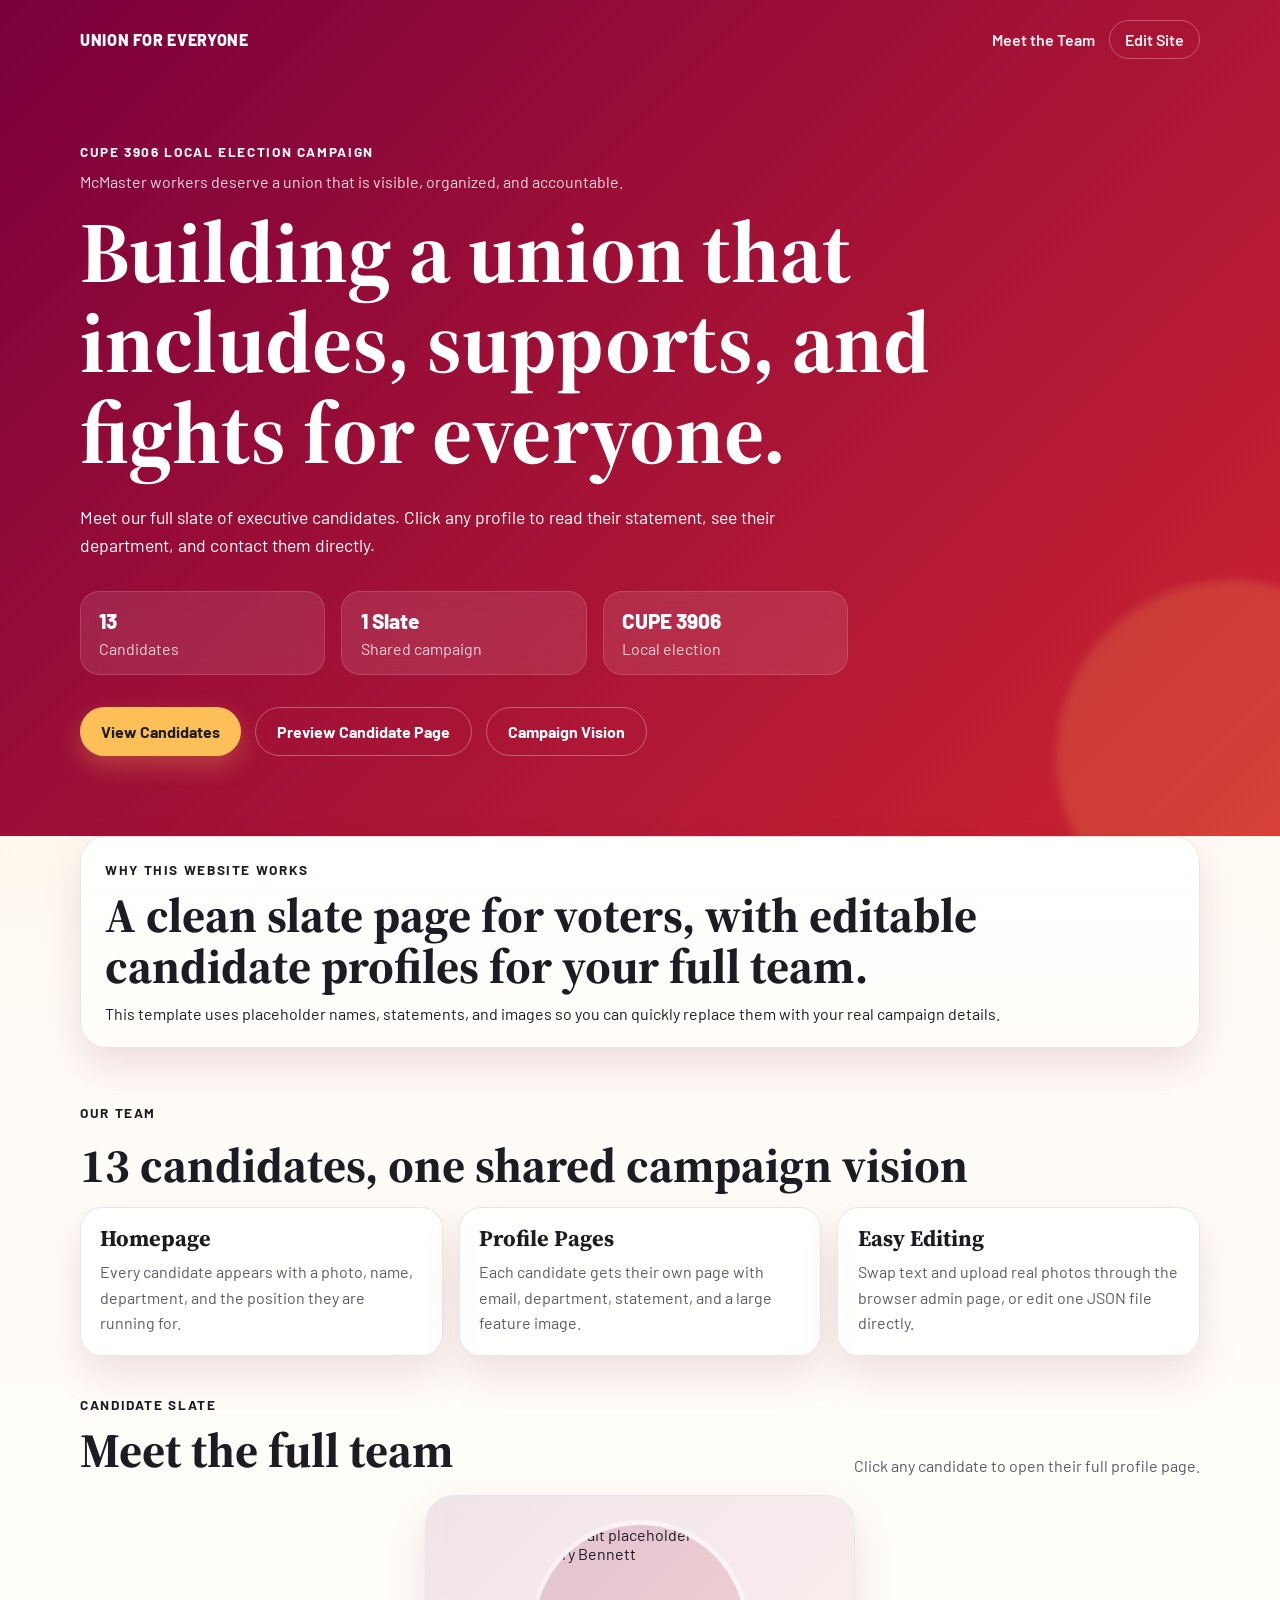
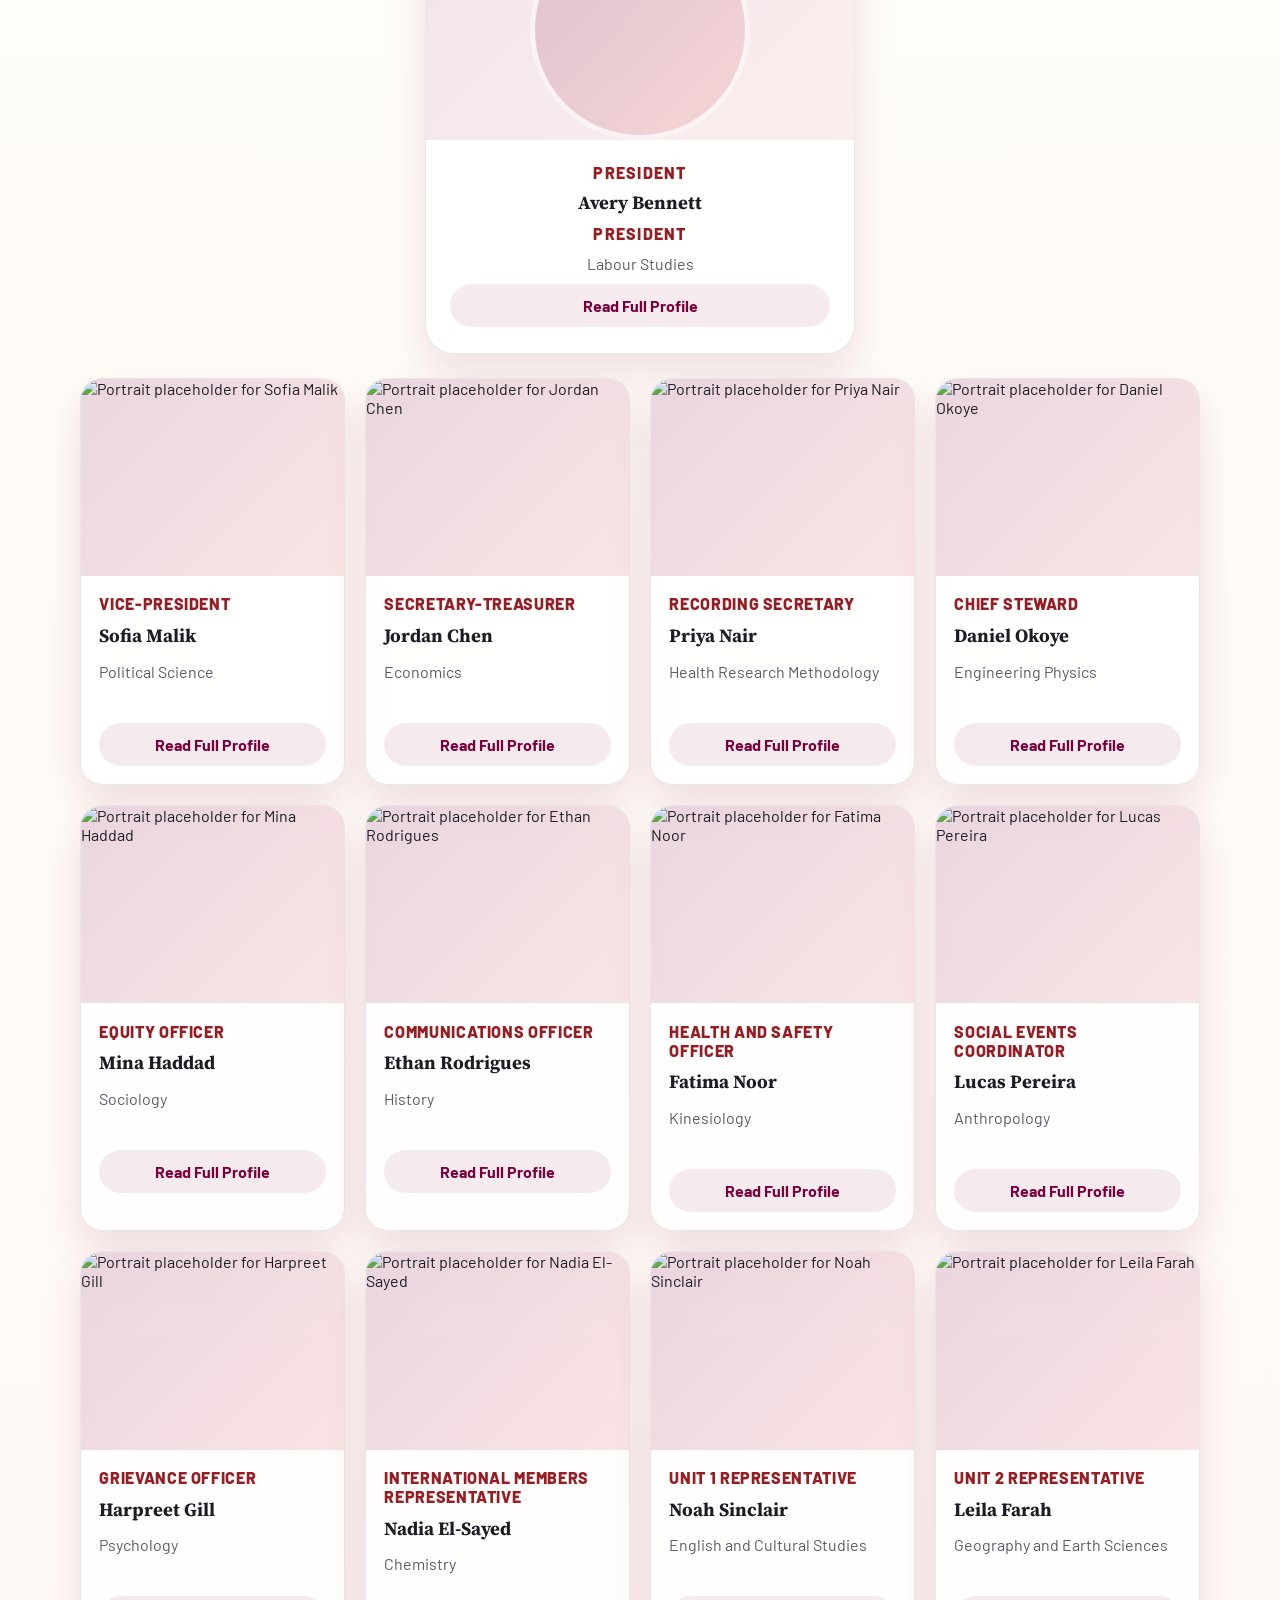
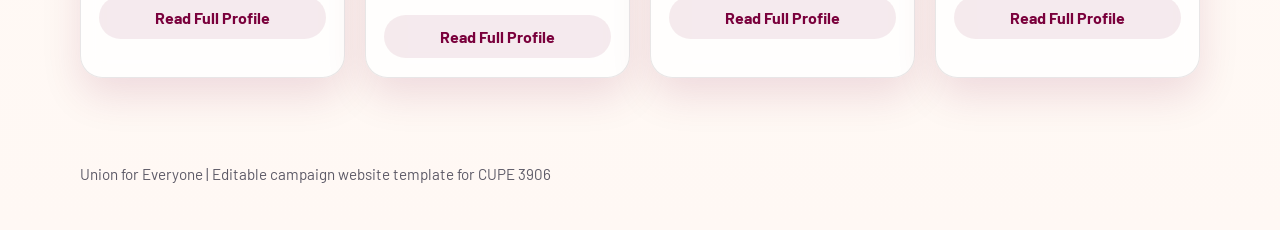
==== index.html @ d57bbb7c "Add files via upload" ====
<!DOCTYPE html>
<html lang="en">
<head>
  <meta charset="UTF-8">
  <meta name="viewport" content="width=device-width, initial-scale=1.0">
  <title>Union for Everyone | CUPE 3906 Campaign</title>
  <meta name="description" content="Campaign website for the Union for Everyone CUPE 3906 executive team.">
  <link rel="preconnect" href="https://fonts.googleapis.com">
  <link rel="preconnect" href="https://fonts.gstatic.com" crossorigin>
  <link href="https://fonts.googleapis.com/css2?family=Barlow:wght@400;500;600;700;800&family=Source+Serif+4:wght@500;600;700&display=swap" rel="stylesheet">
  <link rel="stylesheet" href="styles.css">
</head>
<body data-page="home">
  <header class="hero">
    <nav class="topbar">
      <a class="brand" href="index.html" id="brand-name">Union for Everyone</a>
      <div class="topbar__links">
        <a class="nav-link" href="#team">Meet the Team</a>
        <a class="nav-link nav-link--button" href="admin/">Edit Site</a>
      </div>
    </nav>
    <div class="hero__content">
      <p class="eyebrow" id="campaign-label">CUPE 3906 Local Election Campaign</p>
      <p class="hero__kicker">McMaster workers deserve a union that is visible, organized, and accountable.</p>
      <h1 id="hero-title">Building a union that includes, supports, and fights for everyone.</h1>
      <p class="hero__lede" id="hero-lede">
        Meet our full slate of executive candidates. Click any profile to read their statement, see their department, and contact them directly.
      </p>
      <div class="hero__stats">
        <div class="hero-stat">
          <strong id="candidate-count">13</strong>
          <span>Candidates</span>
        </div>
        <div class="hero-stat">
          <strong>1 Slate</strong>
          <span>Shared campaign</span>
        </div>
        <div class="hero-stat">
          <strong>CUPE 3906</strong>
          <span>Local election</span>
        </div>
      </div>
      <div class="hero__actions">
        <a class="button button--primary" href="#team">View Candidates</a>
        <a class="button button--ghost" href="candidate.html?id=candidate-01">Preview Candidate Page</a>
        <a class="button button--ghost" href="#about-campaign">Campaign Vision</a>
      </div>
    </div>
  </header>

  <main>
    <section class="message-band" id="about-campaign">
      <div class="message-band__inner">
        <p class="eyebrow">Why This Website Works</p>
        <h2>A clean slate page for voters, with editable candidate profiles for your full team.</h2>
        <p id="intro-text">This template uses placeholder names, statements, and images so you can quickly replace them with your real campaign details.</p>
      </div>
    </section>

    <section class="intro">
      <div class="section-heading">
        <p class="eyebrow">Our Team</p>
        <h2 id="intro-title">13 candidates, one shared campaign vision</h2>
      </div>
      <div class="intro__cards">
        <article class="intro-card">
          <h3>Homepage</h3>
          <p>Every candidate appears with a photo, name, department, and the position they are running for.</p>
        </article>
        <article class="intro-card">
          <h3>Profile Pages</h3>
          <p>Each candidate gets their own page with email, department, statement, and a large feature image.</p>
        </article>
        <article class="intro-card">
          <h3>Easy Editing</h3>
          <p>Swap text and upload real photos through the browser admin page, or edit one JSON file directly.</p>
        </article>
      </div>
    </section>

    <section class="team-grid-section" id="team">
      <div class="section-heading section-heading--row">
        <div>
          <p class="eyebrow">Candidate Slate</p>
          <h2>Meet the full team</h2>
        </div>
        <p class="section-note">Click any candidate to open their full profile page.</p>
      </div>
      <div class="featured-candidate" id="featured-candidate" aria-live="polite"></div>
      <div class="team-grid" id="candidate-grid" aria-live="polite"></div>
    </section>
  </main>

  <footer class="site-footer">
    <p id="footer-text">Union for Everyone | Editable campaign website template for CUPE 3906</p>
  </footer>

  <script id="campaign-data" type="application/json">
    {
      "siteName": "Union for Everyone",
      "campaignLabel": "CUPE 3906 Local Election Campaign",
      "heroTitle": "Building a union that includes, supports, and fights for everyone.",
      "heroLede": "Meet our full slate of executive candidates. Click any profile to read their statement, see their department, and contact them directly.",
      "introTitle": "13 candidates, one shared campaign vision",
      "introText": "This template uses placeholder names, statements, and images so you can quickly replace them with your real campaign details.",
      "footerText": "Union for Everyone | Editable campaign website template for CUPE 3906",
      "profileFooterText": "Union for Everyone | CUPE 3906 campaign profile",
      "candidates": [
        {
          "id": "candidate-01",
          "name": "Avery Bennett",
          "position": "President",
          "department": "Labour Studies",
          "email": "avery.bennett@example.com",
          "image": "assets/placeholder-profile.svg",
          "statement": "I am running for President because I believe our union is strongest when every worker feels heard, respected, and represented. I want to strengthen member outreach, improve transparency in decision-making, and make sure our bargaining priorities reflect the daily realities of graduate workers across campus."
        },
        {
          "id": "candidate-02",
          "name": "Sofia Malik",
          "position": "Vice-President",
          "department": "Political Science",
          "email": "sofia.malik@example.com",
          "image": "assets/placeholder-profile.svg",
          "statement": "I am running for Vice-President to help build a more responsive and connected union. My focus is on communication, organizing, and making sure members can easily understand how to get support, raise concerns, and participate in union life."
        },
        {
          "id": "candidate-03",
          "name": "Jordan Chen",
          "position": "Secretary-Treasurer",
          "department": "Economics",
          "email": "jordan.chen@example.com",
          "image": "assets/placeholder-profile.svg",
          "statement": "I am running for Secretary-Treasurer because careful stewardship of union resources matters. I want members to feel confident that finances are managed responsibly, updates are easy to follow, and budgeting reflects the priorities we set together."
        },
        {
          "id": "candidate-04",
          "name": "Priya Nair",
          "position": "Recording Secretary",
          "department": "Health Research Methodology",
          "email": "priya.nair@example.com",
          "image": "assets/placeholder-profile.svg",
          "statement": "I am running for Recording Secretary because good records create accountability. I want meeting notes, decisions, and follow-up actions to be clear, timely, and accessible so members can stay informed and engaged."
        },
        {
          "id": "candidate-05",
          "name": "Daniel Okoye",
          "position": "Chief Steward",
          "department": "Engineering Physics",
          "email": "daniel.okoye@example.com",
          "image": "assets/placeholder-profile.svg",
          "statement": "I am running for Chief Steward to strengthen workplace support across departments. Members deserve responsive representation, clear grievance guidance, and a union culture where nobody feels alone when problems arise."
        },
        {
          "id": "candidate-06",
          "name": "Mina Haddad",
          "position": "Equity Officer",
          "department": "Sociology",
          "email": "mina.haddad@example.com",
          "image": "assets/placeholder-profile.svg",
          "statement": "I am running for Equity Officer because inclusion has to be active, not symbolic. I want to support anti-oppression work, improve access to union spaces, and make sure our campaigns reflect the needs of marginalized members."
        },
        {
          "id": "candidate-07",
          "name": "Ethan Rodrigues",
          "position": "Communications Officer",
          "department": "History",
          "email": "ethan.rodrigues@example.com",
          "image": "assets/placeholder-profile.svg",
          "statement": "I am running for Communications Officer because members need updates that are timely, clear, and welcoming. I want to improve outreach through better messaging, stronger visual materials, and easier access to key information."
        },
        {
          "id": "candidate-08",
          "name": "Fatima Noor",
          "position": "Health and Safety Officer",
          "department": "Kinesiology",
          "email": "fatima.noor@example.com",
          "image": "assets/placeholder-profile.svg",
          "statement": "I am running for Health and Safety Officer because healthy workplaces are a union issue. I want to elevate members' concerns around workload, stress, and physical safety while pushing for more proactive protections."
        },
        {
          "id": "candidate-09",
          "name": "Lucas Pereira",
          "position": "Social Events Coordinator",
          "department": "Anthropology",
          "email": "lucas.pereira@example.com",
          "image": "assets/placeholder-profile.svg",
          "statement": "I am running for Social Events Coordinator because community matters. I want to help create events that are accessible, affordable, and meaningful so members can build relationships beyond moments of crisis."
        },
        {
          "id": "candidate-10",
          "name": "Harpreet Gill",
          "position": "Grievance Officer",
          "department": "Psychology",
          "email": "harpreet.gill@example.com",
          "image": "assets/placeholder-profile.svg",
          "statement": "I am running for Grievance Officer because workers need steady support when navigating difficult situations. I want to make the grievance process more approachable and ensure members know what options are available to them."
        },
        {
          "id": "candidate-11",
          "name": "Nadia El-Sayed",
          "position": "International Members Representative",
          "department": "Chemistry",
          "email": "nadia.elsayed@example.com",
          "image": "assets/placeholder-profile.svg",
          "statement": "I am running for International Members Representative because international students and workers face distinct barriers that deserve focused advocacy. I want to improve information-sharing, support, and solidarity across the local."
        },
        {
          "id": "candidate-12",
          "name": "Noah Sinclair",
          "position": "Unit 1 Representative",
          "department": "English and Cultural Studies",
          "email": "noah.sinclair@example.com",
          "image": "assets/placeholder-profile.svg",
          "statement": "I am running for Unit 1 Representative to bring everyday workplace concerns forward quickly and consistently. I want to listen well, report back clearly, and help members feel more connected to union decision-making."
        },
        {
          "id": "candidate-13",
          "name": "Leila Farah",
          "position": "Unit 2 Representative",
          "department": "Geography and Earth Sciences",
          "email": "leila.farah@example.com",
          "image": "assets/placeholder-profile.svg",
          "statement": "I am running for Unit 2 Representative because contract academic workers deserve strong, visible advocacy. I want to focus on equity, workplace respect, and practical organizing that improves conditions across the unit."
        }
      ]
    }
  </script>
  <script src="script.js"></script>
</body>
</html>
---- styles.css ----
:root {
  --cupe-red: #d22630;
  --cupe-red-dark: #961d23;
  --mcmaster-maroon: #7a003c;
  --mcmaster-gold: #fdbf57;
  --ink: #1d1c24;
  --muted: #5d5a67;
  --paper: #fffaf5;
  --white: #ffffff;
  --border: rgba(29, 28, 36, 0.1);
  --shadow: 0 18px 40px rgba(122, 0, 60, 0.12);
}

* {
  box-sizing: border-box;
}

html {
  scroll-behavior: smooth;
}

body {
  margin: 0;
  font-family: "Barlow", sans-serif;
  color: var(--ink);
  background:
    radial-gradient(circle at top left, rgba(253, 191, 87, 0.22), transparent 28%),
    linear-gradient(180deg, #fff7ef 0%, #fffdf9 45%, #fff8f4 100%);
}

img {
  max-width: 100%;
  display: block;
}

a {
  color: inherit;
  text-decoration: none;
}

.hero,
.profile-hero {
  position: relative;
  overflow: hidden;
  background:
    linear-gradient(135deg, rgba(122, 0, 60, 0.97), rgba(210, 38, 48, 0.95)),
    var(--mcmaster-maroon);
  color: var(--white);
}

.hero::after,
.profile-hero::after {
  content: "";
  position: absolute;
  inset: auto -8rem -6rem auto;
  width: 22rem;
  height: 22rem;
  background: rgba(253, 191, 87, 0.18);
  border-radius: 50%;
  filter: blur(4px);
}

.topbar {
  width: min(1120px, calc(100% - 2rem));
  margin: 0 auto;
  padding: 1.25rem 0;
  display: flex;
  justify-content: space-between;
  align-items: center;
  gap: 1rem;
}

.topbar__links {
  display: flex;
  align-items: center;
  gap: 0.85rem;
  flex-wrap: wrap;
}

.topbar--solid {
  padding-bottom: 0.5rem;
}

.brand {
  font-weight: 800;
  letter-spacing: 0.04em;
  text-transform: uppercase;
}

.nav-link {
  font-weight: 600;
  opacity: 0.95;
}

.nav-link--button {
  border: 1px solid rgba(255, 255, 255, 0.3);
  border-radius: 999px;
  padding: 0.55rem 0.95rem;
}

.hero__content,
.intro,
.message-band,
.team-grid-section,
.profile-shell,
.site-footer {
  width: min(1120px, calc(100% - 2rem));
  margin: 0 auto;
}

.hero__content {
  padding: 4rem 0 5rem;
  position: relative;
  z-index: 1;
}

.hero__kicker {
  margin: 0 0 1rem;
  max-width: 40rem;
  color: rgba(255, 255, 255, 0.84);
  font-size: 1rem;
}

.eyebrow {
  margin: 0 0 0.75rem;
  text-transform: uppercase;
  letter-spacing: 0.12em;
  font-size: 0.85rem;
  font-weight: 700;
}

h1,
h2,
h3 {
  margin: 0;
  font-family: "Source Serif 4", serif;
  line-height: 1.05;
}

h1 {
  max-width: 100%;
  font-size: clamp(2.8rem, 7vw, 5.4rem);
  text-wrap: balance;
}

h2 {
  font-size: clamp(2rem, 4vw, 3rem);
}

.hero__lede,
.intro__text,
.statement p,
.profile-card__meta p,
.candidate-card__dept {
  line-height: 1.6;
}

.hero__lede {
  max-width: 48rem;
  margin: 1.5rem 0 0;
  font-size: 1.1rem;
}

.hero__actions {
  display: flex;
  flex-wrap: wrap;
  gap: 0.9rem;
  margin-top: 2rem;
}

.hero__stats {
  display: grid;
  grid-template-columns: repeat(3, minmax(0, 1fr));
  gap: 1rem;
  max-width: 48rem;
  margin-top: 2rem;
}

.hero-stat {
  padding: 1rem 1.15rem;
  border-radius: 1.2rem;
  background: rgba(255, 255, 255, 0.1);
  border: 1px solid rgba(255, 255, 255, 0.14);
  backdrop-filter: blur(10px);
}

.hero-stat strong,
.hero-stat span {
  display: block;
}

.hero-stat strong {
  font-size: 1.3rem;
  font-weight: 800;
}

.hero-stat span {
  margin-top: 0.35rem;
  color: rgba(255, 255, 255, 0.8);
}

.button {
  display: inline-flex;
  align-items: center;
  justify-content: center;
  padding: 0.9rem 1.3rem;
  border-radius: 999px;
  font-weight: 700;
  transition: transform 0.18s ease, box-shadow 0.18s ease, background 0.18s ease;
}

.button:hover {
  transform: translateY(-1px);
}

.button--primary {
  background: var(--mcmaster-gold);
  color: var(--ink);
  box-shadow: 0 10px 24px rgba(253, 191, 87, 0.28);
}

.button--ghost {
  border: 1px solid rgba(255, 255, 255, 0.32);
  color: var(--white);
}

.button--small {
  padding: 0.75rem 1rem;
  align-self: flex-start;
  background: rgba(122, 0, 60, 0.08);
  color: var(--mcmaster-maroon);
}

.message-band {
  padding: 2rem 0 0;
}

.message-band__inner {
  background: linear-gradient(180deg, rgba(255, 255, 255, 0.88), rgba(255, 252, 248, 0.96));
  border: 1px solid var(--border);
  border-radius: 1.6rem;
  box-shadow: var(--shadow);
  padding: 1.5rem;
  transform: translateY(-2rem);
}

.message-band__inner h2 {
  margin-bottom: 0.8rem;
  max-width: 100%;
}

.message-band__inner p:last-child {
  margin: 0;
}

.intro {
  padding: 1.5rem 0 1.5rem;
  display: grid;
  gap: 1rem;
}

.section-heading {
  display: grid;
  gap: 0.45rem;
}

.team-grid-section {
  padding: 1rem 0 4.5rem;
}

.section-heading--row {
  grid-template-columns: 1fr auto;
  align-items: end;
  margin-bottom: 1.25rem;
}

.section-note {
  margin: 0;
  color: var(--muted);
}

.intro__cards {
  display: grid;
  grid-template-columns: repeat(3, minmax(0, 1fr));
  gap: 1rem;
}

.intro-card {
  background: rgba(255, 255, 255, 0.78);
  border: 1px solid var(--border);
  box-shadow: var(--shadow);
  border-radius: 1.35rem;
  padding: 1.2rem;
}

.intro-card h3 {
  margin-bottom: 0.55rem;
  font-size: 1.4rem;
}

.intro-card p {
  margin: 0;
  line-height: 1.6;
  color: var(--muted);
}

.team-grid {
  display: grid;
  grid-template-columns: repeat(auto-fit, minmax(220px, 1fr));
  gap: 1.25rem;
}

.featured-candidate {
  margin-bottom: 1.5rem;
}

.featured-card,
.candidate-card,
.profile-card {
  background: rgba(255, 255, 255, 0.82);
  backdrop-filter: blur(10px);
  border: 1px solid var(--border);
  box-shadow: var(--shadow);
}

.featured-card {
  max-width: 430px;
  margin: 0 auto;
  border-radius: 1.8rem;
  overflow: hidden;
}

.featured-card__link {
  display: block;
}

.featured-card__image-wrap {
  padding: 1.5rem 1.5rem 0;
  background: linear-gradient(135deg, rgba(122, 0, 60, 0.1), rgba(210, 38, 48, 0.08));
}

.featured-card__image {
  width: min(220px, 100%);
  aspect-ratio: 1 / 1;
  object-fit: cover;
  margin: 0 auto;
  border-radius: 50%;
  border: 5px solid rgba(255, 255, 255, 0.75);
  background: linear-gradient(135deg, rgba(122, 0, 60, 0.16), rgba(210, 38, 48, 0.12));
}

.featured-card__content {
  padding: 1.4rem 1.5rem 1.6rem;
  text-align: center;
  display: grid;
  gap: 0.7rem;
}

.featured-card__label,
.featured-card__position {
  margin: 0;
  text-transform: uppercase;
  letter-spacing: 0.08em;
  font-weight: 800;
  color: var(--cupe-red-dark);
}

.featured-card__dept {
  margin: 0;
  color: var(--muted);
}

.candidate-card {
  border-radius: 1.4rem;
  overflow: hidden;
  height: 100%;
}

.candidate-card__link {
  display: grid;
  height: 100%;
  grid-template-rows: auto 1fr;
}

.candidate-card__image {
  width: 100%;
  aspect-ratio: 4 / 3;
  object-fit: cover;
  background: linear-gradient(135deg, rgba(122, 0, 60, 0.16), rgba(210, 38, 48, 0.12));
}

.candidate-card__body {
  padding: 1.15rem;
  display: grid;
  gap: 0.8rem;
  align-content: start;
}

.candidate-card__position,
.profile-card__position {
  margin: 0;
  color: var(--cupe-red-dark);
  font-weight: 800;
  letter-spacing: 0.04em;
  text-transform: uppercase;
}

.candidate-card__dept {
  margin: 0;
  color: var(--muted);
  min-height: 3.2em;
}

.profile-shell {
  padding: 2.5rem 0 4.5rem;
}

.profile-intro {
  display: grid;
  gap: 0.6rem;
  margin-bottom: 1.4rem;
}

.profile-intro h1 {
  max-width: none;
  font-size: clamp(2.3rem, 4vw, 3.4rem);
}

.profile-intro p:last-child {
  margin: 0;
  max-width: 48rem;
  color: var(--muted);
  line-height: 1.6;
}

.profile-card {
  border-radius: 1.8rem;
  overflow: hidden;
  display: grid;
  grid-template-columns: minmax(260px, 360px) 1fr;
}

.profile-card__image-wrap {
  background:
    linear-gradient(160deg, rgba(122, 0, 60, 0.95), rgba(210, 38, 48, 0.88));
  padding: 1.5rem;
}

.profile-card__image {
  width: 100%;
  border-radius: 1.2rem;
  background: rgba(255, 255, 255, 0.2);
}

.profile-card__content {
  padding: 2rem;
  display: grid;
  gap: 1rem;
}

.profile-card__content h2 {
  font-size: clamp(2rem, 4vw, 3.2rem);
}

.profile-card__meta {
  display: grid;
  grid-template-columns: repeat(auto-fit, minmax(220px, 1fr));
  gap: 1rem;
  padding: 1rem 0;
  border-top: 1px solid var(--border);
  border-bottom: 1px solid var(--border);
}

.label {
  display: inline-block;
  margin-bottom: 0.25rem;
  font-size: 0.82rem;
  text-transform: uppercase;
  letter-spacing: 0.08em;
  color: var(--muted);
  font-weight: 700;
}

.statement h2 {
  margin-bottom: 0.8rem;
  font-size: 1.8rem;
}

.statement__body p {
  margin: 0 0 1rem;
}

.statement__body p:last-child {
  margin-bottom: 0;
}

.profile-nav {
  display: grid;
  grid-template-columns: repeat(3, minmax(0, 1fr));
  gap: 1rem;
  margin-top: 1.4rem;
}

.profile-nav__link {
  padding: 1rem 1.1rem;
  border-radius: 1.2rem;
  border: 1px solid var(--border);
  background: rgba(255, 255, 255, 0.82);
  box-shadow: var(--shadow);
}

.profile-nav__link strong,
.profile-nav__link span {
  display: block;
}

.profile-nav__link strong {
  margin-top: 0.3rem;
  font-size: 1rem;
}

.profile-nav__link--center {
  text-align: center;
}

.site-footer {
  padding: 0 0 2rem;
  color: var(--muted);
  font-size: 0.95rem;
}

.error-box {
  padding: 1rem 1.2rem;
  border-radius: 1rem;
  background: rgba(210, 38, 48, 0.08);
  color: var(--cupe-red-dark);
  border: 1px solid rgba(210, 38, 48, 0.2);
}

@media (max-width: 780px) {
  .hero__stats,
  .intro__cards,
  .section-heading--row,
  .profile-nav {
    grid-template-columns: 1fr;
  }

  .profile-card {
    grid-template-columns: 1fr;
  }

  .hero__content {
    padding: 3rem 0 4rem;
  }

  h1 {
    text-wrap: pretty;
  }

  .message-band__inner {
    transform: none;
  }
}
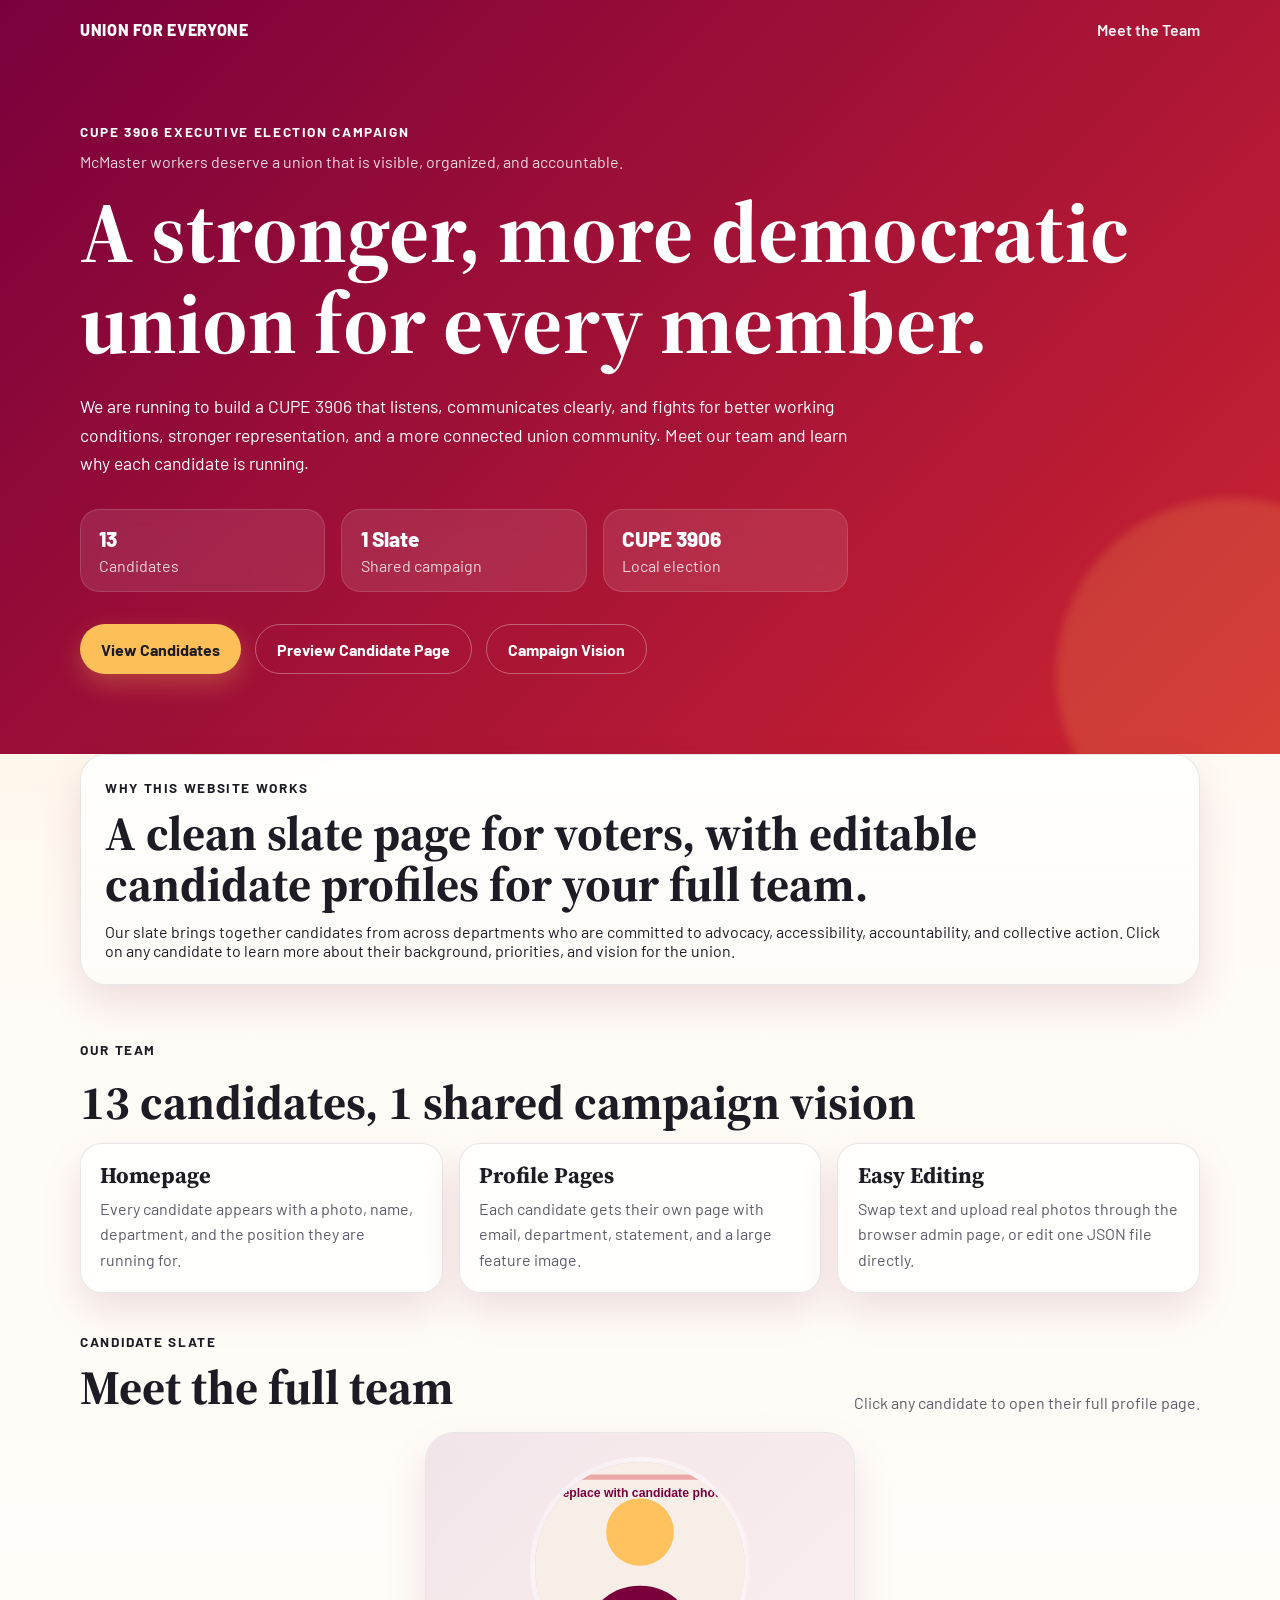
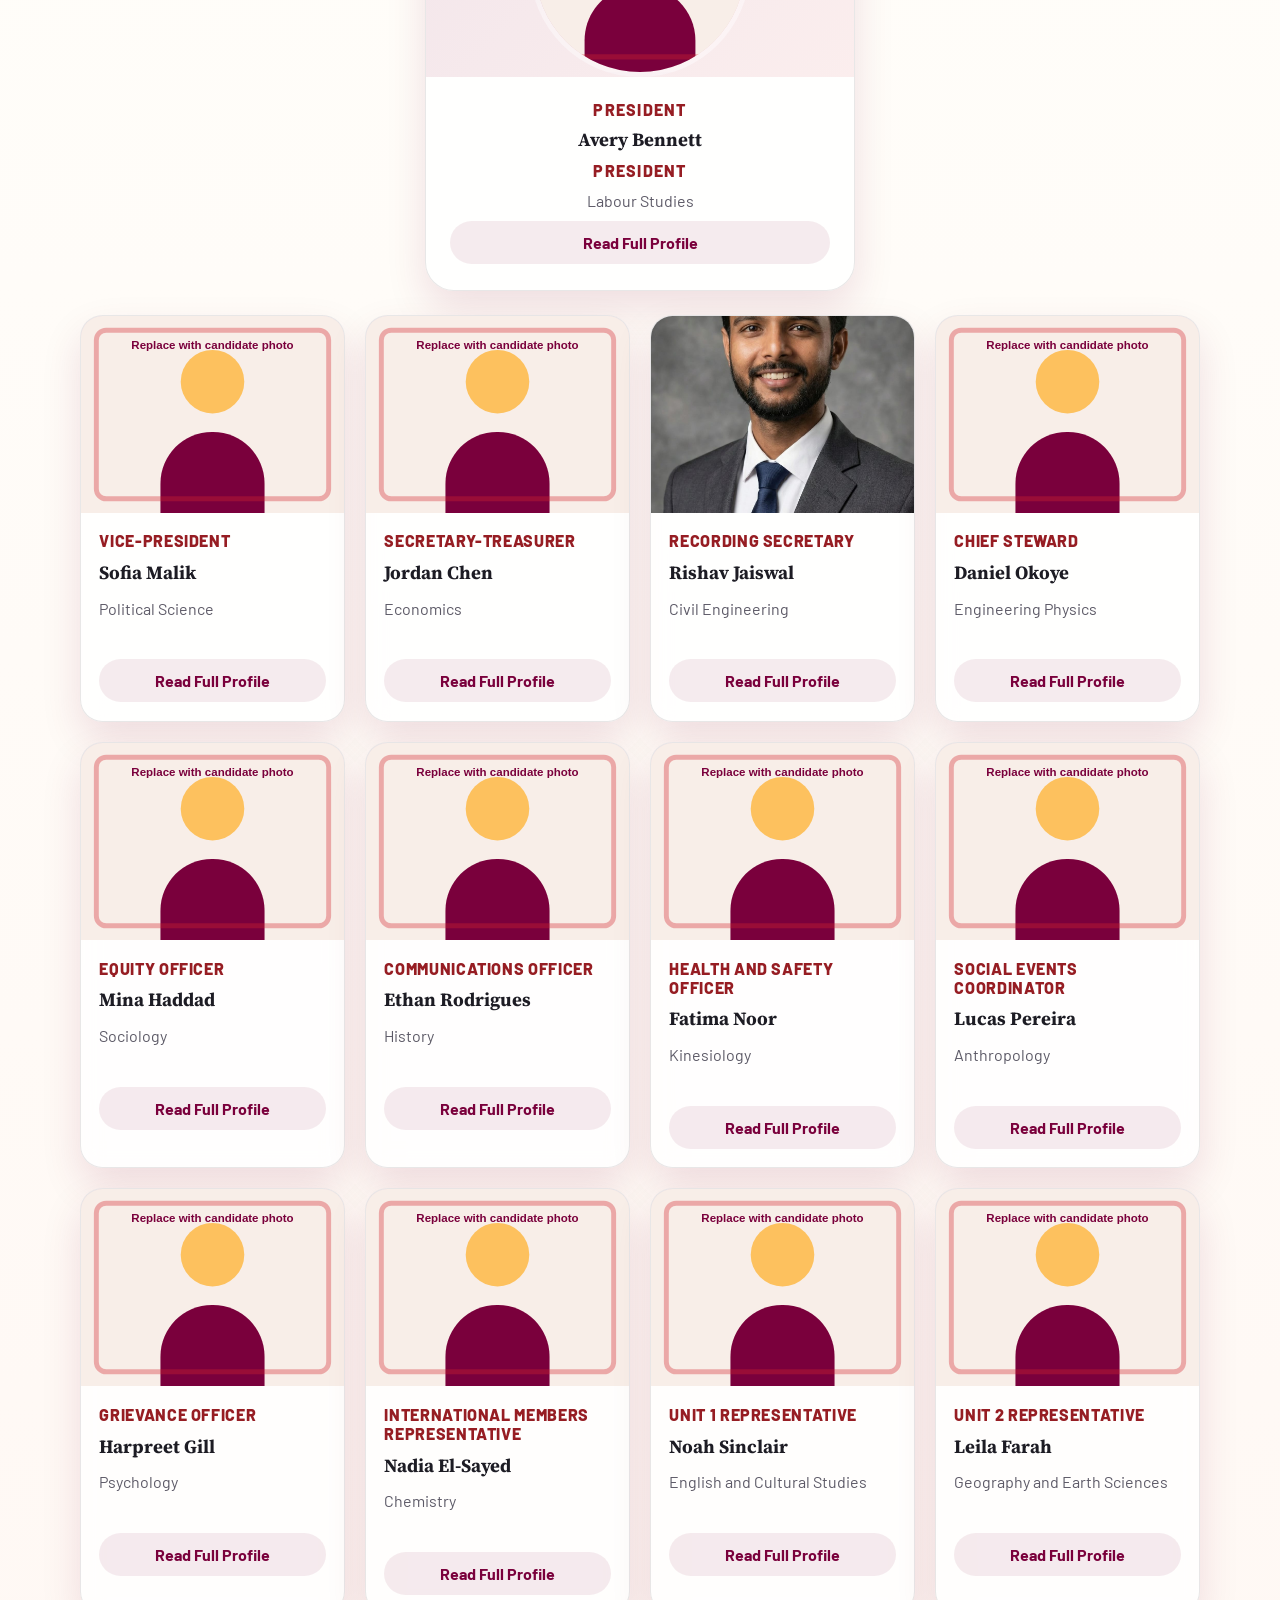
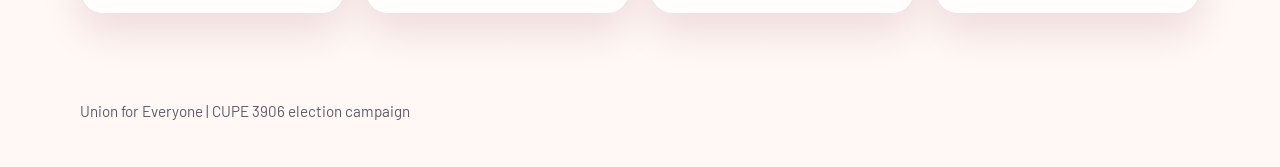
==== commit 040508fe: "Update index.html" ====
--- a/index.html
+++ b/index.html
@@ -16,7 +16,7 @@
       <a class="brand" href="index.html" id="brand-name">Union for Everyone</a>
       <div class="topbar__links">
         <a class="nav-link" href="#team">Meet the Team</a>
-        <a class="nav-link nav-link--button" href="admin/">Edit Site</a>
+
       </div>
     </nav>
     <div class="hero__content">
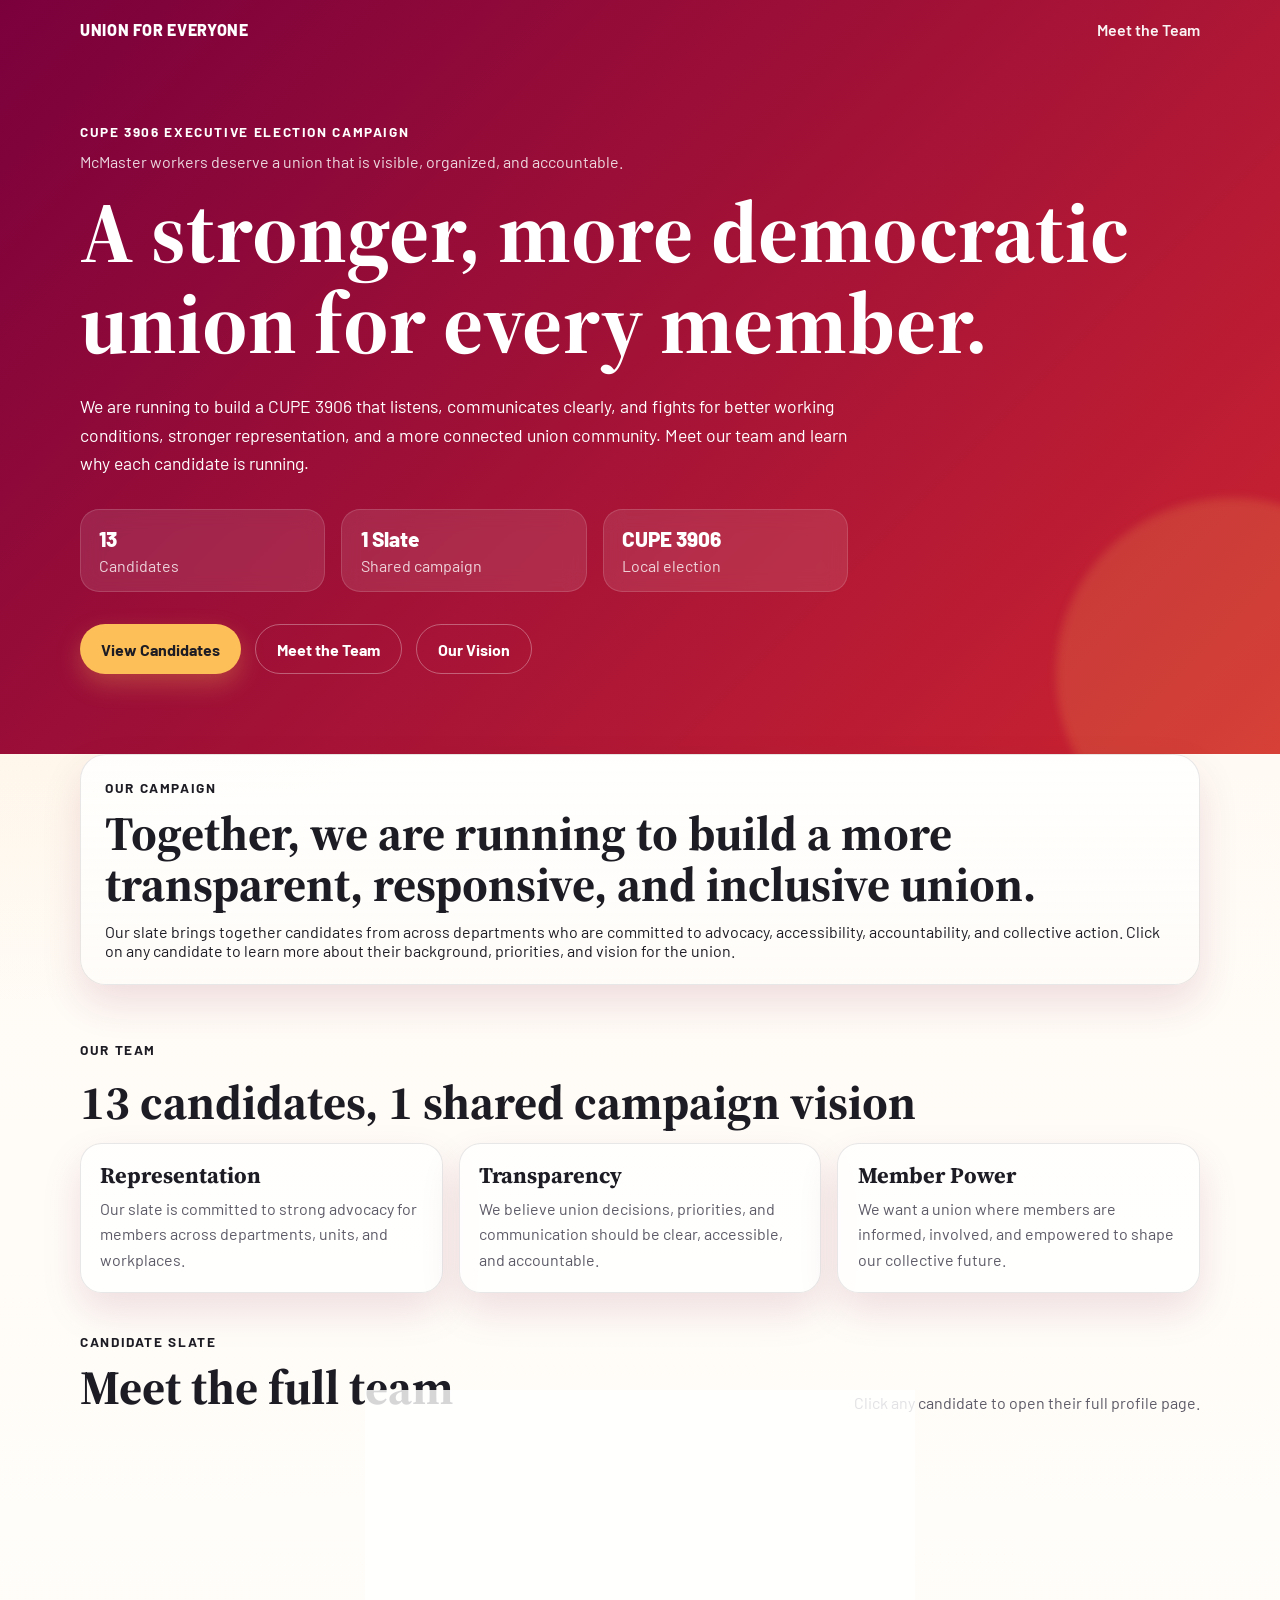
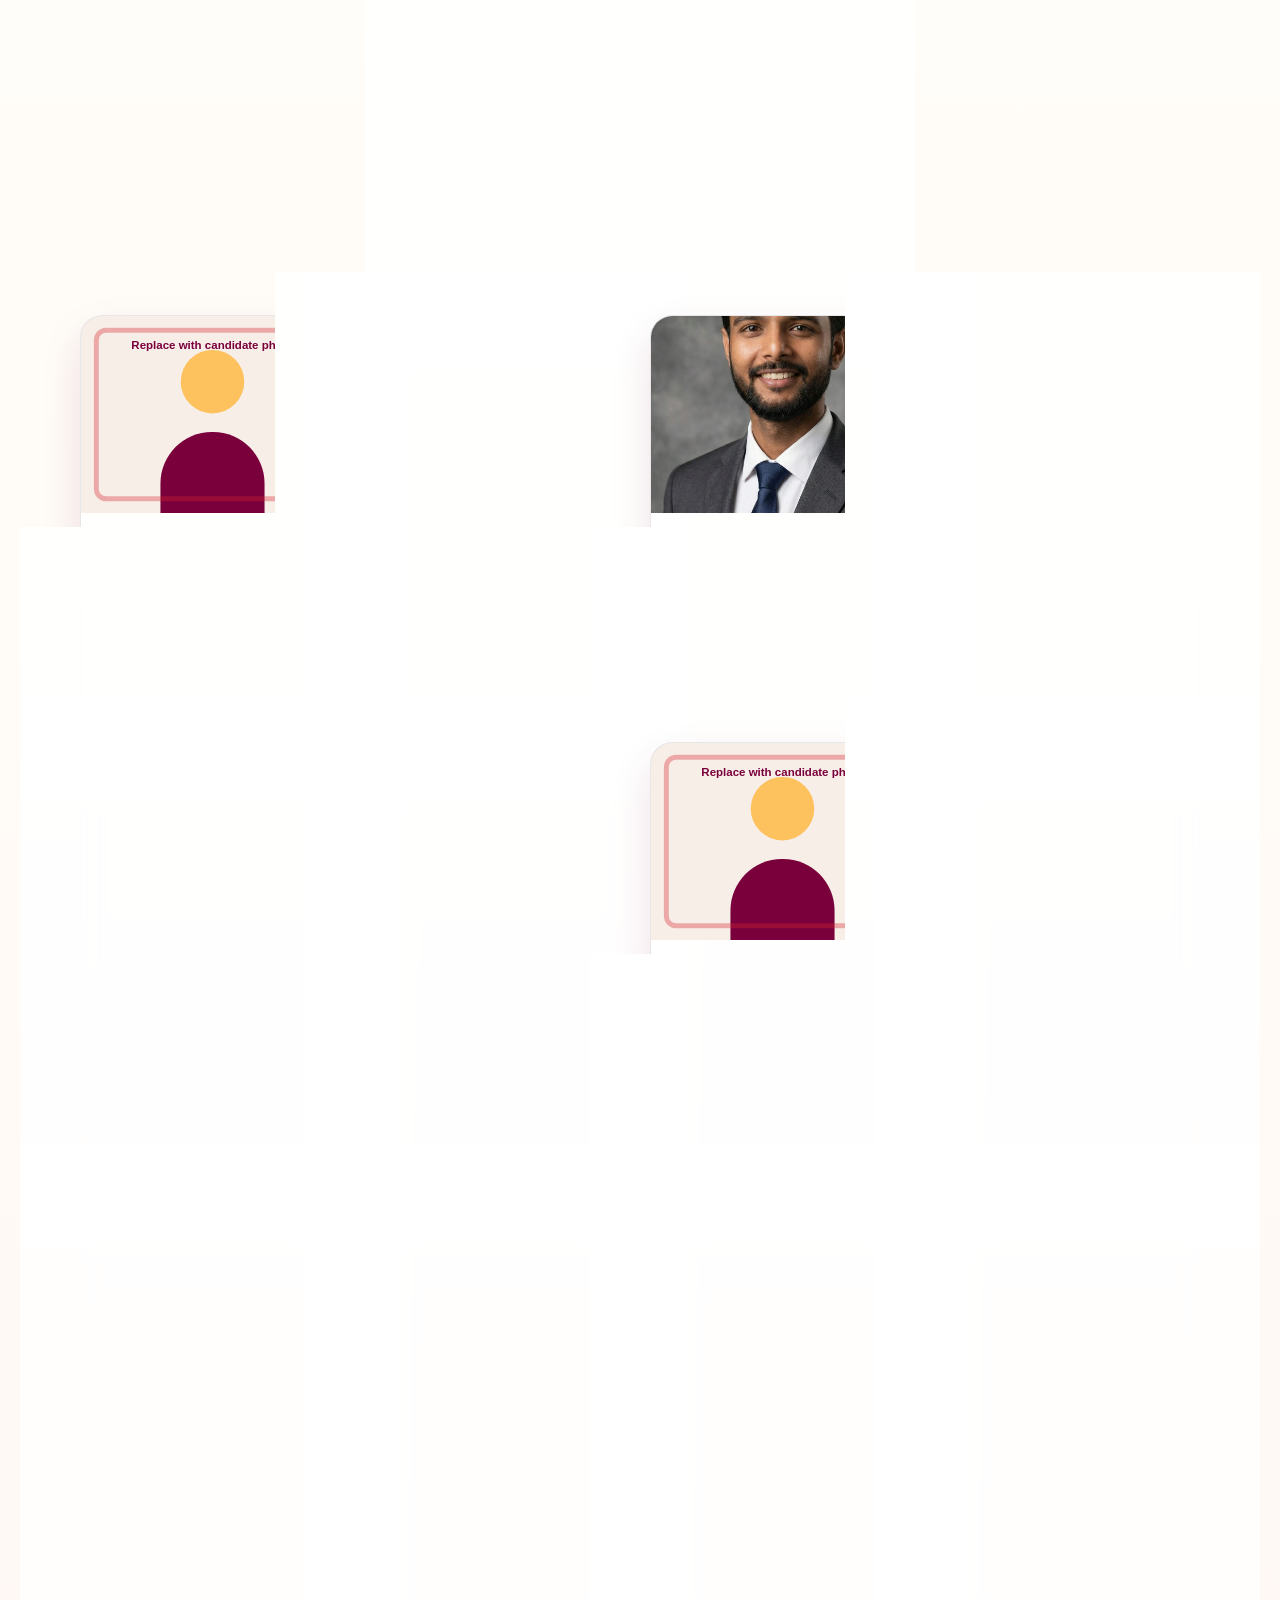
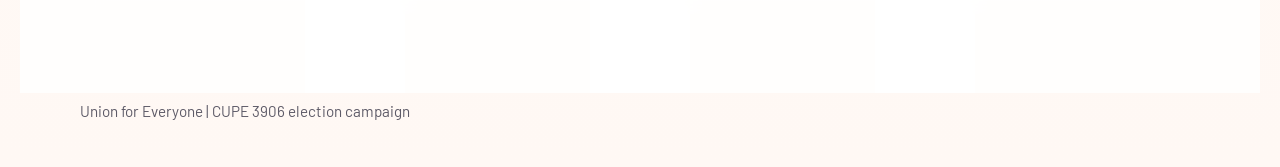
==== commit 5f77fe56: "Update index.html" ====
--- a/index.html
+++ b/index.html
@@ -42,8 +42,8 @@
       </div>
       <div class="hero__actions">
         <a class="button button--primary" href="#team">View Candidates</a>
-        <a class="button button--ghost" href="candidate.html?id=candidate-01">Preview Candidate Page</a>
-        <a class="button button--ghost" href="#about-campaign">Campaign Vision</a>
+        <a class="button button--ghost" href="#team">Meet the Team</a>
+        <a class="button button--ghost" href="#about-campaign">Our Vision</a>
       </div>
     </div>
   </header>
@@ -51,8 +51,8 @@
   <main>
     <section class="message-band" id="about-campaign">
       <div class="message-band__inner">
-        <p class="eyebrow">Why This Website Works</p>
-        <h2>A clean slate page for voters, with editable candidate profiles for your full team.</h2>
+        <p class="eyebrow">Our Campaign</p>
+        <h2>Together, we are running to build a more transparent, responsive, and inclusive union.</h2>
         <p id="intro-text">This template uses placeholder names, statements, and images so you can quickly replace them with your real campaign details.</p>
       </div>
     </section>
@@ -64,16 +64,16 @@
       </div>
       <div class="intro__cards">
         <article class="intro-card">
-          <h3>Homepage</h3>
-          <p>Every candidate appears with a photo, name, department, and the position they are running for.</p>
+          <h3>Representation</h3>
+          <p>Our slate is committed to strong advocacy for members across departments, units, and workplaces.</p>
         </article>
         <article class="intro-card">
-          <h3>Profile Pages</h3>
-          <p>Each candidate gets their own page with email, department, statement, and a large feature image.</p>
+          <h3>Transparency</h3>
+          <p>We believe union decisions, priorities, and communication should be clear, accessible, and accountable.</p>
         </article>
         <article class="intro-card">
-          <h3>Easy Editing</h3>
-          <p>Swap text and upload real photos through the browser admin page, or edit one JSON file directly.</p>
+          <h3>Member Power</h3>
+          <p>We want a union where members are informed, involved, and empowered to shape our collective future.</p>
         </article>
       </div>
     </section>
